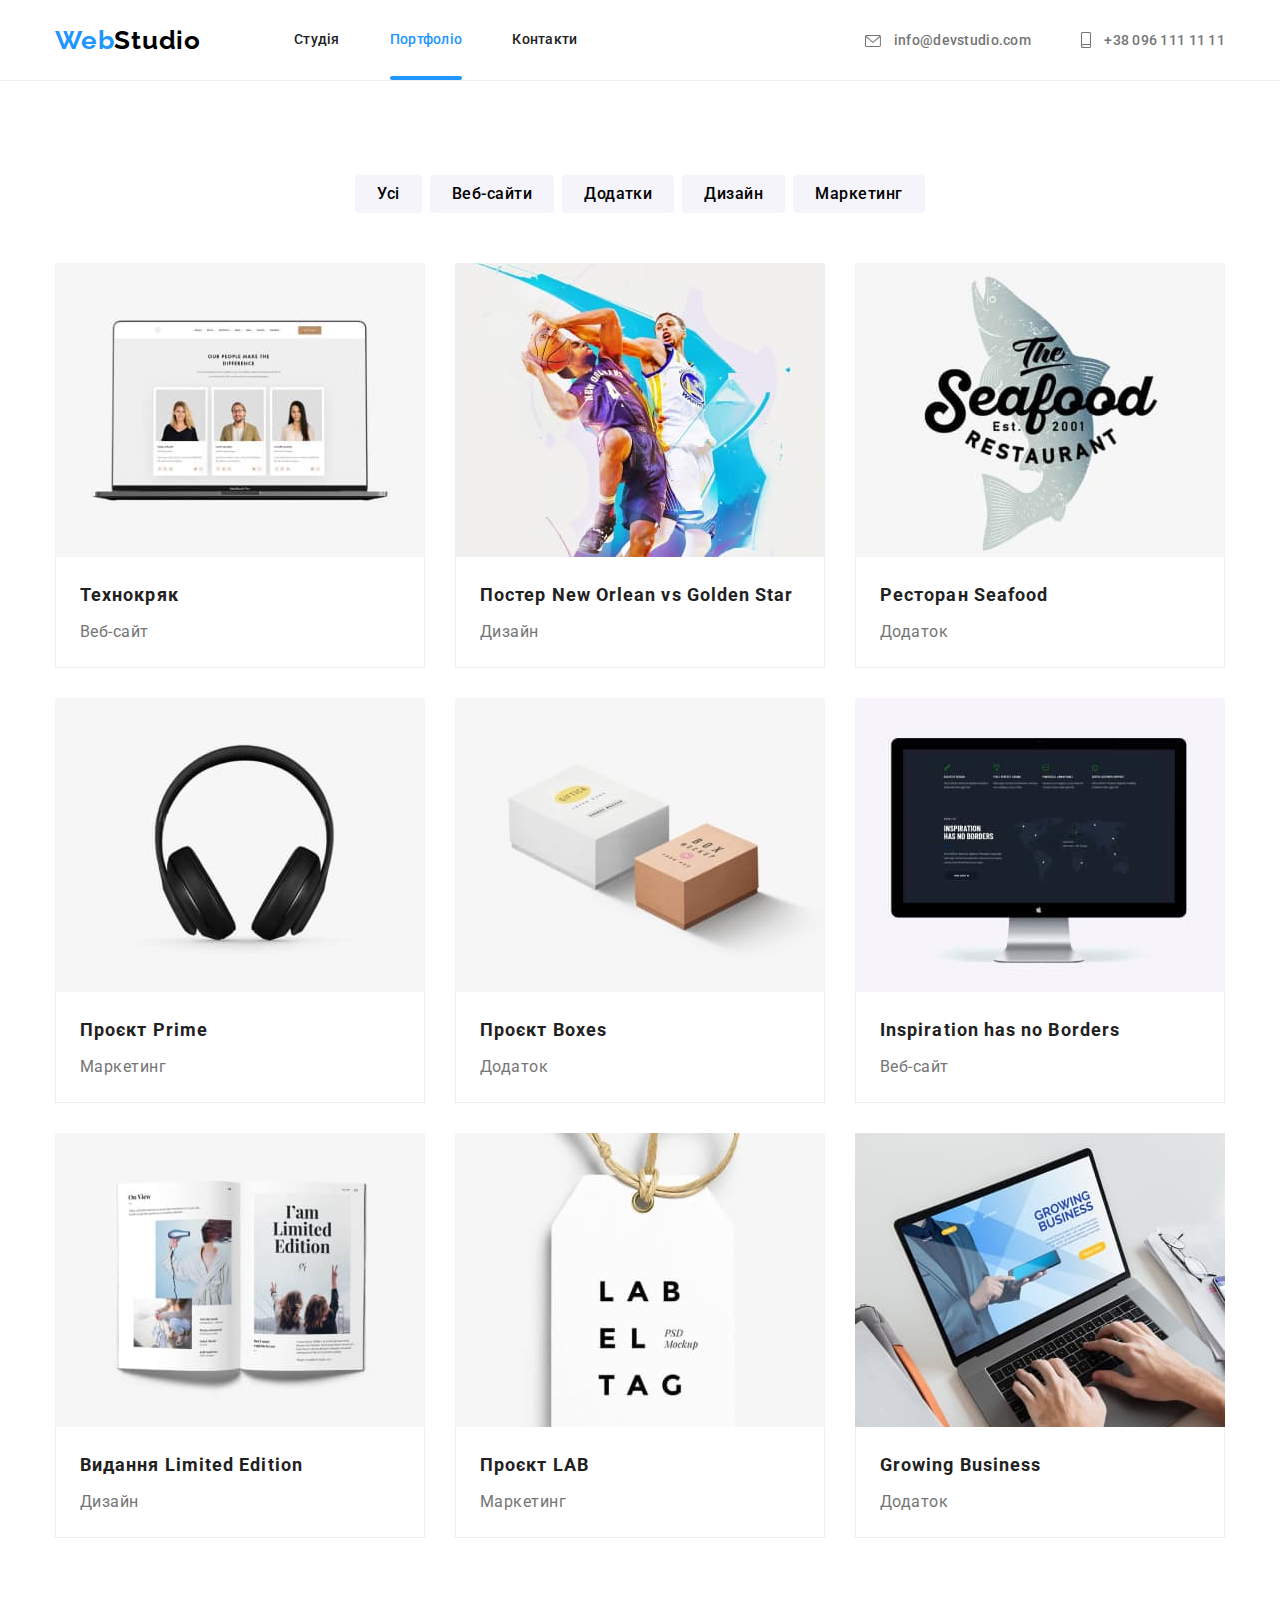
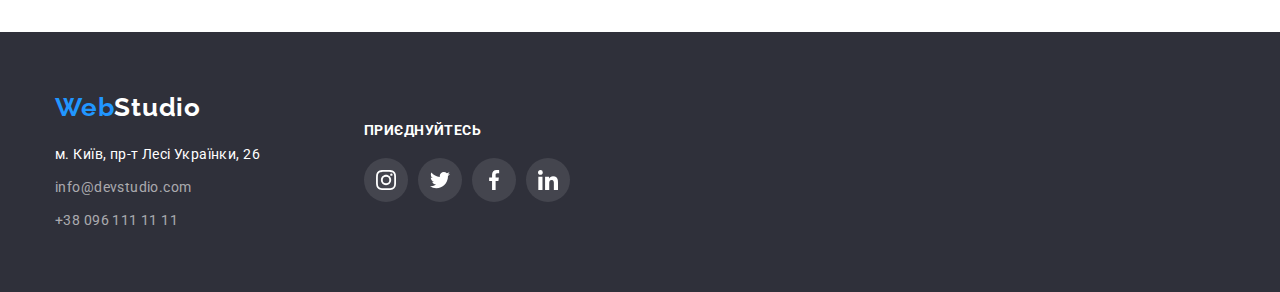
==== portfolio.html @ a34a33d0 "add positions and animations" ====
<!DOCTYPE html>
<html lang="uk">
  <head>
    <meta charset="UTF-8" />
    <meta http-equiv="X-UA-Compatible" content="IE=edge" />
    <meta name="viewport" content="width=device-width, initial-scale=1.0" />
    <title>Portfolio</title>
    <link
      href="https://fonts.googleapis.com/css2?family=Raleway:wght@700&family=Roboto:wght@400;500;700;900&display=swap"
      rel="stylesheet"
    />
    <link
      rel="stylesheet"
      href="https://cdnjs.cloudflare.com/ajax/libs/modern-normalize/1.1.0/modern-normalize.min.css"
    />
    <link rel="stylesheet" href="./css/styles.css" />
  </head>
  <body>
    <!-- Шапка -->
    <header class="header studio">
      <div class="container">
        <nav class="site-nav list">
          <a href="/" class="logo"
            >Web<span class="black-logo">Studio</span>
          </a>

          <ul class="nav-list list">
            <li class="item">
              <a href="./index.html" class="link">Студія</a>
            </li>
            <li class="item">
              <a href="./portfolio.html" class="link current">Портфоліо</a>
            </li>
            <li class="item"><a href="/" class="link">Контакти</a></li>
          </ul>
        </nav>

        <ul class="nav-contacts list">
          <li class="item mail">
            <a href="mailto:info@devstudio.com" class="link">
              <svg width="16" height="12" class="header-icon">
                <use href="./images/icons.svg#icon-mail"></use>
              </svg>
              info@devstudio.com</a
            >
          </li>
          <li class="item phone">
            <a href="tel:+380961111111" class="link">
              <svg width="10" height="16" class="header-icon">
                <use href="./images/icons.svg#icon-phone"></use>
              </svg>
              +38 096 111 11 11</a
            >
          </li>
        </ul>
      </div>
    </header>

    <!-- Головний контент -->

    <main>
      <!-- Секція Портфоліо -->
      <section class="section portfolio">
        <div class="container">
          <!-- Заголовок схован у СSS за допомогою position absolute -100% -->
          <h1 class="portfolio-title title visually-hidden" lang="en">
            Portfolio
          </h1>

          <ul class="portfolio-filter list">
            <li class="filter-item">
              <button type="button" class="portfolio-btn">Усі</button>
            </li>
            <li class="filter-item">
              <button type="button" class="portfolio-btn">Веб-сайти</button>
            </li>
            <li class="filter-item">
              <button type="button" class="portfolio-btn">Додатки</button>
            </li>
            <li class="filter-item">
              <button type="button" class="portfolio-btn">Дизайн</button>
            </li>
            <li class="filter-item">
              <button type="button" class="portfolio-btn">Маркетинг</button>
            </li>
          </ul>

          <ul class="portfolio-cards list">
            <li class="card-item">
              <a href="" class="card-link link">
                <div class="card-img">
                  <img
                    src="./images/card-1.jpg"
                    alt="Зображення веб-сайту"
                    width="370"
                    class="img"
                  />
                  <p class="card-text">
                    Ресурс пропонує комплексні пропозиції з різним рівнем
                    функціоналу та сервісів. Все це дозволить відвідувачу
                    отримати вичерпні відомості про компанію чи приватну особу.
                  </p>
                </div>
                <div class="portfolio-content">
                  <h2 class="name title">Технокряк</h2>
                  <p class="p">Веб-сайт</p>
                </div>
              </a>
            </li>
            <li class="card-item">
              <a href="" class="card-link link">
                <div class="card-img">
                  <img
                    src="./images/card-2.jpg"
                    alt="Постер Нью Орлеан проти Голден Стар"
                    width="370"
                    class="img"
                  />
                  <p class="card-text">
                    Ресурс пропонує комплексні пропозиції з різним рівнем
                    функціоналу та сервісів. Все це дозволить відвідувачу
                    отримати вичерпні відомості про компанію чи приватну особу.
                  </p>
                </div>
                <div class="portfolio-content">
                  <h2 class="name title">Постер New Orlean vs Golden Star</h2>
                  <p class="p">Дизайн</p>
                </div>
              </a>
            </li>
            <li class="card-item">
              <a href="" class="card-link link">
                <div class="card-img">
                  <img
                    src="./images/card-3.jpg"
                    alt="Логотип рибного ресторану"
                    width="370"
                    class="img"
                  />
                  <p class="card-text">
                    Ресурс пропонує комплексні пропозиції з різним рівнем
                    функціоналу та сервісів. Все це дозволить відвідувачу
                    отримати вичерпні відомості про компанію чи приватну особу.
                  </p>
                </div>
                <div class="portfolio-content">
                  <h2 class="name title">Ресторан Seafood</h2>
                  <p class="p">Додаток</p>
                </div>
              </a>
            </li>
            <li class="card-item">
              <a href="" class="card-link link">
                <div class="card-img">
                  <img
                    src="./images/card-4.jpg"
                    alt="Логотип проєкту ПРАЙМ"
                    width="370"
                    class="img"
                  />
                  <p class="card-text">
                    Ресурс пропонує комплексні пропозиції з різним рівнем
                    функціоналу та сервісів. Все це дозволить відвідувачу
                    отримати вичерпні відомості про компанію чи приватну особу.
                  </p>
                </div>
                <div class="portfolio-content">
                  <h2 class="name title">Проєкт Prime</h2>
                  <p class="p">Маркетинг</p>
                </div>
              </a>
            </li>
            <li class="card-item">
              <a href="" class="card-link link">
                <div class="card-img">
                  <img
                    src="./images/card-5.jpg"
                    alt="Логотип проєкту БОКСЕС"
                    width="370"
                    class="img"
                  />
                  <p class="card-text">
                    Ресурс пропонує комплексні пропозиції з різним рівнем
                    функціоналу та сервісів. Все це дозволить відвідувачу
                    отримати вичерпні відомості про компанію чи приватну особу.
                  </p>
                </div>
                <div class="portfolio-content">
                  <h2 class="name title">Проєкт Boxes</h2>
                  <p class="p">Додаток</p>
                </div></a
              >
            </li>
            <li class="card-item">
              <a href="" class="card-link link">
                <div class="card-img">
                  <img
                    src="./images/card-6.jpg"
                    alt="Зображення веб-сайту"
                    width="370"
                    class="img"
                  />
                  <p class="card-text">
                    Ресурс пропонує комплексні пропозиції з різним рівнем
                    функціоналу та сервісів. Все це дозволить відвідувачу
                    отримати вичерпні відомості про компанію чи приватну особу.
                  </p>
                </div>
                <div class="portfolio-content">
                  <h2 class="name title">Inspiration has no Borders</h2>
                  <p class="p">Веб-сайт</p>
                </div>
              </a>
            </li>
            <li class="card-item">
              <a href="" class="card-link link">
                <div class="card-img">
                  <img
                    src="./images/card-7.jpg"
                    alt="Зображення сторінки із видання"
                    width="370"
                    class="img"
                  />
                  <p class="card-text">
                    Ресурс пропонує комплексні пропозиції з різним рівнем
                    функціоналу та сервісів. Все це дозволить відвідувачу
                    отримати вичерпні відомості про компанію чи приватну особу.
                  </p>
                </div>
                <div class="portfolio-content">
                  <h2 class="name title">Видання Limited Edition</h2>
                  <p class="p">Дизайн</p>
                </div>
              </a>
            </li>
            <li class="card-item">
              <a href="" class="card-link link">
                <div class="card-img">
                  <img
                    src="./images/card-8.jpg"
                    alt="Логотип проєкту ЛАБ"
                    width="370"
                    class="img"
                  />
                  <p class="card-text">
                    Ресурс пропонує комплексні пропозиції з різним рівнем
                    функціоналу та сервісів. Все це дозволить відвідувачу
                    отримати вичерпні відомості про компанію чи приватну особу.
                  </p>
                </div>
                <div class="portfolio-content">
                  <h2 class="name title">Проєкт LAB</h2>
                  <p class="p">Маркетинг</p>
                </div>
              </a>
            </li>
            <li class="card-item">
              <a href="" class="card-link link">
                <div class="card-img">
                  <img
                    src="./images/card-9.jpg"
                    alt="Зображення сторінки з додатку"
                    width="370"
                    class="img"
                  />
                  <p class="card-text">
                    Ресурс пропонує комплексні пропозиції з різним рівнем
                    функціоналу та сервісів. Все це дозволить відвідувачу
                    отримати вичерпні відомості про компанію чи приватну особу.
                  </p>
                </div>
                <div class="portfolio-content">
                  <h2 class="name title">Growing Business</h2>
                  <p class="p">Додаток</p>
                </div>
              </a>
            </li>
          </ul>
        </div>
      </section>
    </main>

    <!-- Футер -->
    <footer class="footer">
      <div class="container">
        <div class="address">
          <a href="/" class="logo">Web<span class="white-logo">Studio</span></a>
          <address>
            <ul class="address-list list">
              <li class="address-name item">
                <a
                  href="https://www.google.com/maps/place/%D1%83%D0%BB.+%D0%9B%D0%B5%D1%81%D0%B8+%D0%A3%D0%BA%D1%80%D0%B0%D0%B8%D0%BD%D0%BA%D0%B8,+26,+%D0%9A%D0%B8%D0%B5%D0%B2,+02000/@50.5190802,30.4363249,17z/data=!3m1!4b1!4m5!3m4!1s0x40d4d29b9e369069:0xff64663a5fd75cd5!8m2!3d50.5190802!4d30.4385136"
                  class="link"
                  target="_blank"
                  rel="noopener noreferrer"
                  >м. Київ, пр-т Лесі Українки, 26</a
                >
              </li>
              <li class="item">
                <a href="mailto:info@devstudio.com" class="link"
                  >info@devstudio.com</a
                >
              </li>
              <li class="item">
                <a href="tel:+380961111111" class="link">+38 096 111 11 11</a>
              </li>
            </ul>
          </address>
        </div>
        <div class="social-media">
          <p class="social-media-text">Приєднуйтесь</p>
          <ul class="social-media-list list">
            <li class="social-media-item">
              <a
                href="https://www.instagram.com/"
                class="social-media-link link portfolio-sm-link"
                target="_blank"
                rel="noopener noreferrer nofollow"
              >
                <svg class="social-media-icon">
                  <use href="./images/icons.svg#icon-instagram"></use>
                </svg>
              </a>
            </li>
            <li class="social-media-item">
              <a
                href="https://twitter.com/?lang=uk"
                class="social-media-link link portfolio-sm-link"
                target="_blank"
                rel="noopener noreferrer nofollow"
              >
                <svg class="social-media-icon">
                  <use href="./images/icons.svg#icon-twitter"></use>
                </svg>
              </a>
            </li>
            <li class="social-media-item">
              <a
                href="https://www.facebook.com/"
                class="social-media-link link portfolio-sm-link"
                target="_blank"
                rel="noopener noreferrer nofollow"
              >
                <svg class="social-media-icon">
                  <use href="./images/icons.svg#icon-facebook"></use>
                </svg>
              </a>
            </li>
            <li class="social-media-item">
              <a
                href="https://ua.linkedin.com/"
                class="social-media-link link portfolio-sm-link"
                target="_blank"
                rel="noopener noreferrer nofollow"
              >
                <svg class="social-media-icon">
                  <use href="./images/icons.svg#icon-linkedin"></use>
                </svg>
              </a>
            </li>
          </ul>
        </div>
      </div>
    </footer>
  </body>
</html>
---- css/styles.css ----
:root {
  --title-color: #212121;
  --text-color: #757575;
  --accent-color: #2196ff;
  --footer-color: #2f303a;
  --white-color: #ffffff;
  --powder-color: #f5f4fa;
  --card-border-color: #eeeeee;
  --header-line-color: #ececec;
  --icon-color: #afb1b8;
}

html {
  box-sizing: border-box;
}

body {
  font-family: "Roboto", "Tahoma", sans-serif;
  color: var(--text-color);
  font-size: 14px;
  background-color: var(--white-color);
}

.title {
  color: var(--title-color);
}

/* reset styles */

.title,
.list,
p {
  padding: 0;
  margin: 0;
}

.list {
  list-style: none;
}

/* hidden titles */

.visually-hidden {
  position: absolute;
  width: 1px;
  height: 1px;
  margin: -1px;
  border: 0;
  padding: 0;

  white-space: nowrap;
  clip-path: inset(100%);
  clip: rect(0 0 0 0);
  overflow: hidden;
}

/* Main page */

.container {
  width: 1200px;
  padding-left: 15px;
  padding-right: 15px;
  margin-left: auto;
  margin-right: auto;
}

.section {
  padding-top: 94px;
  padding-bottom: 94px;
}

.no-top-padding {
  padding-top: 0;
}

/* header */

.header {
  border-bottom: 1px solid var(--header-line-color);
}

/* logo */

.logo {
  margin-right: 93px;

  font-family: "Raleway", "Tahoma", sans-serif;
  font-weight: 700;
  font-size: 26px;
  line-height: 1.19;
  letter-spacing: 0.03em;

  text-decoration: none;

  color: var(--accent-color);
}

.logo .black-logo {
  color: #000000;
}

.logo .white-logo {
  color: var(--white-color);
}

/* nav */

.header .container {
  display: flex;
  align-items: center;
  justify-content: space-between;
}

.site-nav {
  display: flex;
  align-items: center;
}

.nav-list,
.nav-contacts {
  display: flex;
}

.nav-list .link,
.nav-contacts .link {
  font-weight: 500;
  line-height: 1.14;
  letter-spacing: 0.02em;

  text-decoration: none;

  transition: color 250ms cubic-bezier(0.4, 0, 0.2, 1);
}

.nav-list .link {
  display: block;
  position: relative;
  padding-top: 32px;
  padding-bottom: 32px;

  color: var(--title-color);
}

.nav-list .item + .item {
  margin-left: 50px;
}

.nav-contacts .link {
  padding-top: 32px;
  padding-bottom: 32px;

  color: var(--text-color);
}

.nav-contacts .item + .item {
  margin-left: 50px;
}

.link.current {
  color: var(--accent-color);
}

.link.current::after {
  position: absolute;
  bottom: 0;
  left: 0;

  content: "";
  width: 100%;
  height: 4px;
  background-color: var(--accent-color);
  border-radius: 2px;
}

/* icons */

.header-icon {
  margin-right: 10px;
  fill: currentColor;
}

.mail .header-icon {
  vertical-align: middle;
}

.phone .header-icon {
  vertical-align: text-bottom;
}

/* hover, focus */

.nav-list .link:hover,
.nav-list .link:focus,
.nav-contacts .link:hover,
.nav-contacts .link:focus,
.address-list .link:hover,
.address-list .link:focus {
  color: var(--accent-color);
}

/* Hero section */

.hero {
  padding-top: 200px;
  padding-bottom: 200px;

  background-color: var(--footer-color);
  text-align: center;
}

.overlay {
  max-width: 1600px;
  height: 600px;
  margin-left: auto;
  margin-right: auto;
  background-image: linear-gradient(
      to right,
      rgba(47, 48, 58, 0.4),
      rgba(47, 48, 58, 0.4)
    ),
    url("../images/background.jpg");
  background-repeat: no-repeat;
  background-position: center;
  background-size: cover;
}

.hero-title {
  width: 696px;
  margin-left: auto;
  margin-right: auto;
  margin-bottom: 30px;

  color: var(--white-color);
  font-weight: 900;
  font-size: 44px;
  line-height: 1.36;
  letter-spacing: 0.06em;

  text-transform: uppercase;
  text-shadow: 0px 4px 4px rgba(0, 0, 0, 0.25);
}

.hero-btn {
  padding: 10px 32px;

  color: var(--white-color);
  background-color: var(--accent-color);
  box-shadow: 0px 4px 4px rgba(0, 0, 0, 0.15);
  border-radius: 4px;
  border-style: none;

  font-weight: 700;
  font-size: 16px;
  line-height: 1.88;
  letter-spacing: 0.06em;
}

/* modal */

.backdrop {
  position: fixed;
  top: 0;
  left: 0;
  width: 100vw;
  height: 100vh;
  background-color: rgba(0, 0, 0, 0.2);

  opacity: 1;
  transition: opacity 250ms cubic-bezier(0.4, 0, 0.2, 1);
}

.is-hidden {
  visibility: hidden;
  opacity: 0;
  pointer-events: none;
}

.backdrop.is-hidden .modal {
  transform: translate(-50%, -50%) scale(0.9);
  transition: transform 250ms cubic-bezier(0.4, 0, 0.2, 1);
}

.modal {
  width: 528px;
  height: 581px;
  position: absolute;
  top: 50%;
  left: 50%;
  transform: translate(-50%, -50%) scale(1);
  background-color: var(--white-color);
  box-shadow: 0px 1px 3px rgba(0, 0, 0, 0.12), 0px 1px 1px rgba(0, 0, 0, 0.14),
    0px 2px 1px rgba(0, 0, 0, 0.2);
  border-radius: 4px;

  transform: translate(-50%, -50%) scale(1);
  transition: transform 250ms cubic-bezier(0.4, 0, 0.2, 1);
}

.close-btn {
  width: 30px;
  height: 30px;
  position: absolute;
  top: 8px;
  right: 8px;

  display: flex;
  justify-content: space-between;
  align-items: center;

  background-color: transparent;
  border: 1px solid rgba(0, 0, 0, 0.1);
  border-radius: 50%;
}

/* Features section  */

.features .list {
  display: flex;
  gap: 30px;
}

.features-pic {
  width: 270px;
  height: 120px;

  display: flex;
  justify-content: center;
  align-items: center;
  margin-bottom: 30px;
  background-color: var(--powder-color);
}

.features-icon {
  height: 70px;
  width: 70px;
}

.features-subtitle {
  margin-bottom: 10px;

  font-weight: 700;
  font-size: 14px;
  line-height: 1.14;
  letter-spacing: 0.03em;
}

.features .p {
  line-height: 1.71;
  letter-spacing: 0.03em;
}

/* Suggestions section */

.suggestions-list {
  display: flex;
}

.suggestions-item {
  width: 370px;
  position: relative;
}

.suggestions-item:not(:last-child) {
  margin-right: 30px;
}

.suggestions-text {
  width: 100%;
  height: 70px;
  position: absolute;
  bottom: 0;
  left: 0;

  display: flex;
  justify-content: center;
  align-items: center;

  font-weight: 700;
  font-size: 14px;
  line-height: calc(16 / 14);
  /* text-align: center; */
  letter-spacing: 0.03em;
  text-transform: uppercase;
  color: var(--white-color);

  background-color: rgba(47, 48, 58, 0.8);
}

.suggestions-title,
.team-title,
.clients-title {
  margin-bottom: 50px;

  font-weight: 700;
  font-size: 36px;
  line-height: 1.17;
  letter-spacing: 0.03em;
  text-align: center;
}

/* Team section */

.team {
  background-color: var(--powder-color);
}

.team-list {
  display: flex;
  gap: 30px;
}

.team-item {
  width: 270px;

  background-color: var(--white-color);
  box-shadow: 0px 1px 3px rgba(0, 0, 0, 0.12), 0px 1px 1px rgba(0, 0, 0, 0.14),
    0px 2px 1px rgba(0, 0, 0, 0.2);
  border-radius: 0px 0px 4px 4px;

  text-align: center;
}

.team-content {
  margin-top: 30px;
  margin-bottom: 30px;
}

.team-name {
  margin-bottom: 10px;

  font-weight: 500;
  font-size: 16px;
  line-height: 1.19;
  letter-spacing: 0.03em;
}

.team .p {
  font-size: 16px;
  line-height: 1.19;
  letter-spacing: 0.03em;
  margin-bottom: 16px;
}

/* for all */

.social-media-list {
  display: flex;
  justify-content: center;
  align-items: center;
  gap: 10px;
}

.social-media-link {
  width: 44px;
  height: 44px;
  display: flex;
  justify-content: center;
  align-items: center;
  border-radius: 50%;

  color: var(--icon-color);
  background-color: transparent;

  transition: color 250ms cubic-bezier(0.4, 0, 0.2, 1),
    background-color 250ms cubic-bezier(0.4, 0, 0.2, 1);
}

.social-media-icon {
  width: 20px;
  height: 20px;
  fill: currentColor;
}

.social-media-link:hover,
.social-media-link:focus {
  color: var(--white-color);
  background-color: var(--accent-color);
}

/* Clients section */

.clients-list {
  display: flex;
  gap: 30px;
}

.clients-item {
  width: 170px;
  height: 92px;
  color: var(--icon-color);
}

.clients-link {
  width: 100%;
  height: 100%;
  display: flex;
  justify-content: center;
  align-items: center;

  color: var(--icon-color);
  border: 1px solid var(--icon-color);
  border-radius: 4px;

  transition: border-color 250ms cubic-bezier(0.4, 0, 0.2, 1),
    color 250ms cubic-bezier(0.4, 0, 0.2, 1);
}

.clients-link:hover,
.clients-link:focus {
  border-color: 1px solid var(--accent-color);
  color: var(--accent-color);
}

.clients-icon {
  fill: currentColor;
}

/* Footer */

footer {
  background-color: var(--footer-color);
  padding-top: 60px;
  padding-bottom: 60px;
}

.footer .container {
  display: flex;
  align-items: center;
}

/* address block */

.address {
  margin-right: 70px;
}

.address-list {
  display: flex;
  flex-direction: column;
  gap: 9px;
  margin-top: 20px;
}

.address-list .link {
  color: rgba(255, 255, 255, 0.6);
  font-style: normal;
  line-height: 1.71;
  letter-spacing: 0.03em;

  text-decoration: none;
  transition: color 250ms cubic-bezier(0.4, 0, 0.2, 1);
}

.address-name .link {
  color: var(--white-color);
}

/* social media block */

.social-media-text {
  margin-bottom: 20px;

  font-weight: 700;
  font-size: 14px;
  line-height: calc(16 / 14);
  letter-spacing: 0.03em;
  text-transform: uppercase;
  color: var(--white-color);
}

.portfolio-sm-link {
  background-color: rgba(255, 255, 255, 0.1);
  color: var(--white-color);
  fill: currentColor;
}

/* Portfolio page */

/* filter */

.portfolio-filter {
  display: flex;
  justify-content: center;
  gap: 8px;
  margin-bottom: 50px;
}

.portfolio-btn {
  padding: 6px 22px;

  font-weight: 500;
  font-size: 16px;
  line-height: 1.6;
  text-align: center;
  letter-spacing: 0.03em;

  background-color: var(--powder-color);
  border-style: none;
  border-radius: 4px;

  transition: color 250ms cubic-bezier(0.4, 0, 0.2, 1),
    background-color 250ms cubic-bezier(0.4, 0, 0.2, 1),
    box-shadow 250ms cubic-bezier(0.4, 0, 0.2, 1);
}

.portfolio-btn:hover {
  color: var(--white-color);
  background-color: var(--accent-color);
  box-shadow: 0px 3px 1px rgba(0, 0, 0, 0.1), 0px 1px 2px rgba(0, 0, 0, 0.08),
    0px 2px 2px rgba(0, 0, 0, 0.12);
}

/* cards */

.portfolio-cards {
  display: flex;
  flex-wrap: wrap;
}

.card-item {
  width: calc((100% - 60px) / 3);
  margin-right: 30px;
  margin-bottom: 30px;
}

.card-item:nth-child(3n) {
  margin-right: 0;
}

.card-item:nth-last-child(-n + 3) {
  margin-bottom: 0;
}

.card-link {
  display: block;
  text-decoration: none;
  transition: box-shadow 250ms cubic-bezier(0.4, 0, 0.2, 1);
}

.card-link:hover,
.card-link:focus {
  box-shadow: 0px 1px 1px rgba(0, 0, 0, 0.12), 0px 4px 4px rgba(0, 0, 0, 0.06),
    1px 4px 6px rgba(0, 0, 0, 0.16);
}

.card-img {
  position: relative;
  overflow: hidden;
}

.card-text {
  position: absolute;
  width: 100%;
  height: 100%;
  padding: 63px 24px;
  bottom: 0;
  left: 0;

  font-size: 18px;
  line-height: 1.56;
  letter-spacing: 0.03em;
  color: var(--white-color);
  background-color: rgba(33, 150, 243, 0.9);

  transform: translateY(100%);
  transition: transform 250ms cubic-bezier(0.4, 0, 0.2, 1);
}

.card-link:hover .card-text,
.card-link:focus .card-text {
  transform: translateY(0);
}

.portfolio-content {
  padding: 20px 24px;

  border: 1px solid var(--card-border-color);
  border-top: none;
}

.name.title {
  font-weight: 700;
  font-size: 18px;
  line-height: 2;
  letter-spacing: 0.06em;

  margin-bottom: 4px;
}

.portfolio-cards .p {
  color: var(--text-color);
  font-size: 16px;
  line-height: 1.88;
  letter-spacing: 0.03em;
}

/* common properties */

.hero-btn,
.portfolio-btn {
  font-family: "Roboto", "Tahoma", sans-serif;
  cursor: pointer;
}

.hero-btn:focus,
.portfolio-btn:hover,
.portfolio-btn:focus {
  background-color: var(--accent-color);
  color: var(--white-color);
}

.suggestions .img,
.team .img,
.portfolio-cards .img {
  display: block;
  max-width: 100%;
  height: auto;
}
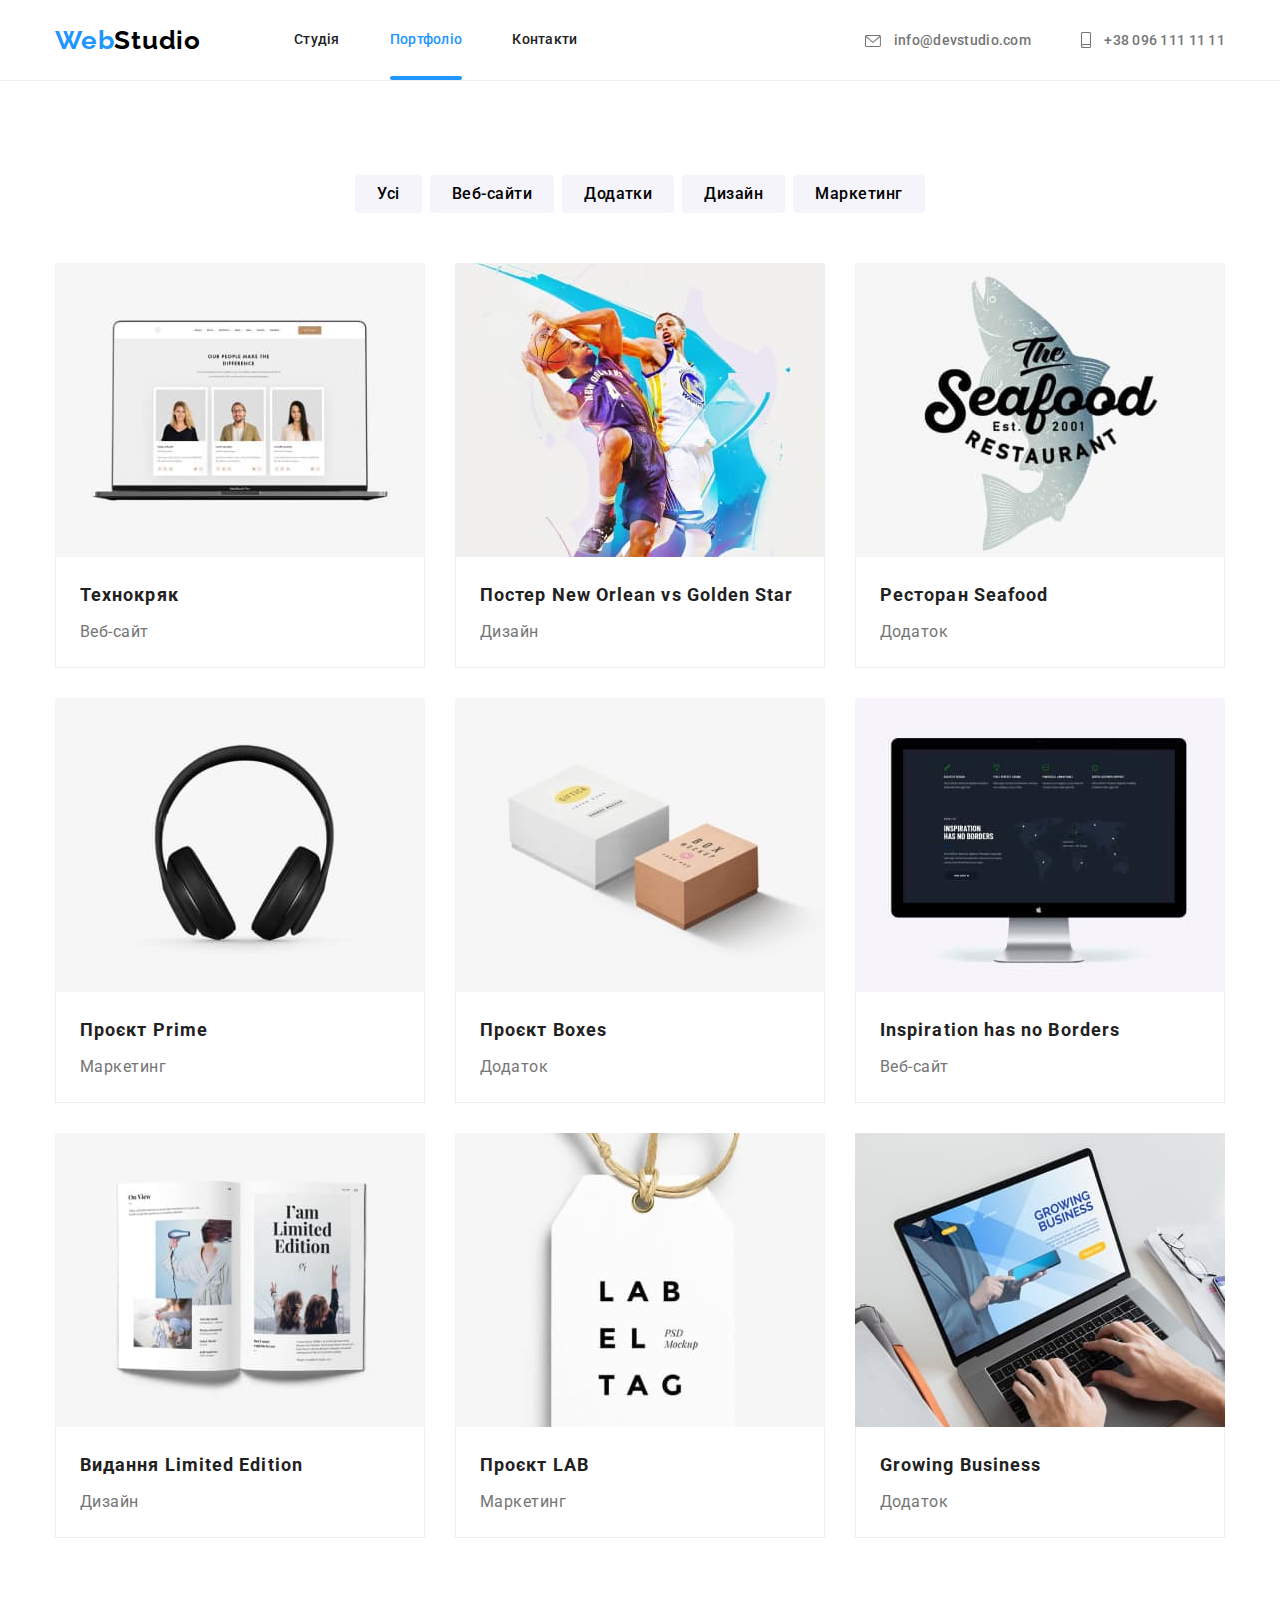
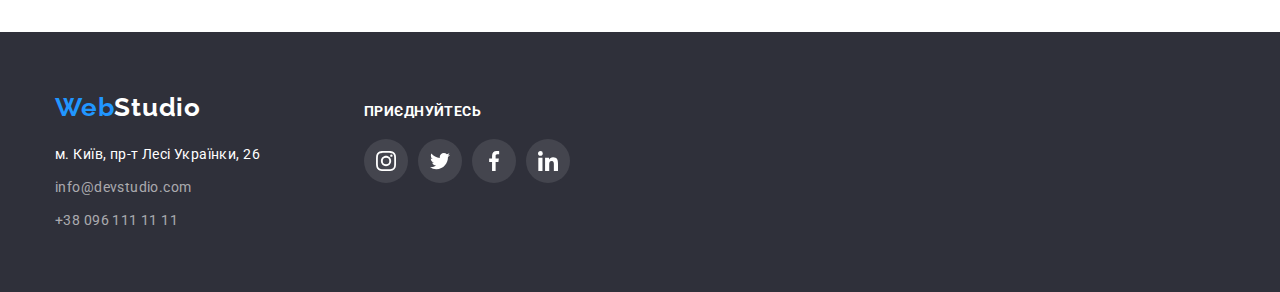
==== commit 3b292c0a: "correct sm-icons portfolio-page" ====
--- a/portfolio.html
+++ b/portfolio.html
@@ -313,7 +313,7 @@
             <li class="social-media-item">
               <a
                 href="https://www.instagram.com/"
-                class="social-media-link link portfolio-sm-link"
+                class="social-media-link link footer-sm-link"
                 target="_blank"
                 rel="noopener noreferrer nofollow"
               >
@@ -325,7 +325,7 @@
             <li class="social-media-item">
               <a
                 href="https://twitter.com/?lang=uk"
-                class="social-media-link link portfolio-sm-link"
+                class="social-media-link link footer-sm-link"
                 target="_blank"
                 rel="noopener noreferrer nofollow"
               >
@@ -337,7 +337,7 @@
             <li class="social-media-item">
               <a
                 href="https://www.facebook.com/"
-                class="social-media-link link portfolio-sm-link"
+                class="social-media-link link footer-sm-link"
                 target="_blank"
                 rel="noopener noreferrer nofollow"
               >
@@ -349,7 +349,7 @@
             <li class="social-media-item">
               <a
                 href="https://ua.linkedin.com/"
-                class="social-media-link link portfolio-sm-link"
+                class="social-media-link link footer-sm-link"
                 target="_blank"
                 rel="noopener noreferrer nofollow"
               >
--- a/css/styles.css
+++ b/css/styles.css
@@ -210,7 +210,6 @@
 
 .overlay {
   max-width: 1600px;
-  height: 600px;
   margin-left: auto;
   margin-right: auto;
   background-image: linear-gradient(
@@ -302,9 +301,10 @@
   position: absolute;
   top: 8px;
   right: 8px;
-
-  display: flex;
-  justify-content: space-between;
+  padding: 0;
+
+  display: flex;
+  justify-content: center;
   align-items: center;
 
   background-color: transparent;
@@ -460,7 +460,9 @@
 
   color: var(--icon-color);
   background-color: transparent;
-
+}
+
+.team-sm-link {
   transition: color 250ms cubic-bezier(0.4, 0, 0.2, 1),
     background-color 250ms cubic-bezier(0.4, 0, 0.2, 1);
 }
@@ -525,7 +527,7 @@
 
 .footer .container {
   display: flex;
-  align-items: center;
+  align-items: baseline;
 }
 
 /* address block */
@@ -568,10 +570,12 @@
   color: var(--white-color);
 }
 
-.portfolio-sm-link {
+.footer-sm-link {
   background-color: rgba(255, 255, 255, 0.1);
   color: var(--white-color);
   fill: currentColor;
+
+  transition: background-color 250ms cubic-bezier(0.4, 0, 0.2, 1);
 }
 
 /* Portfolio page */
